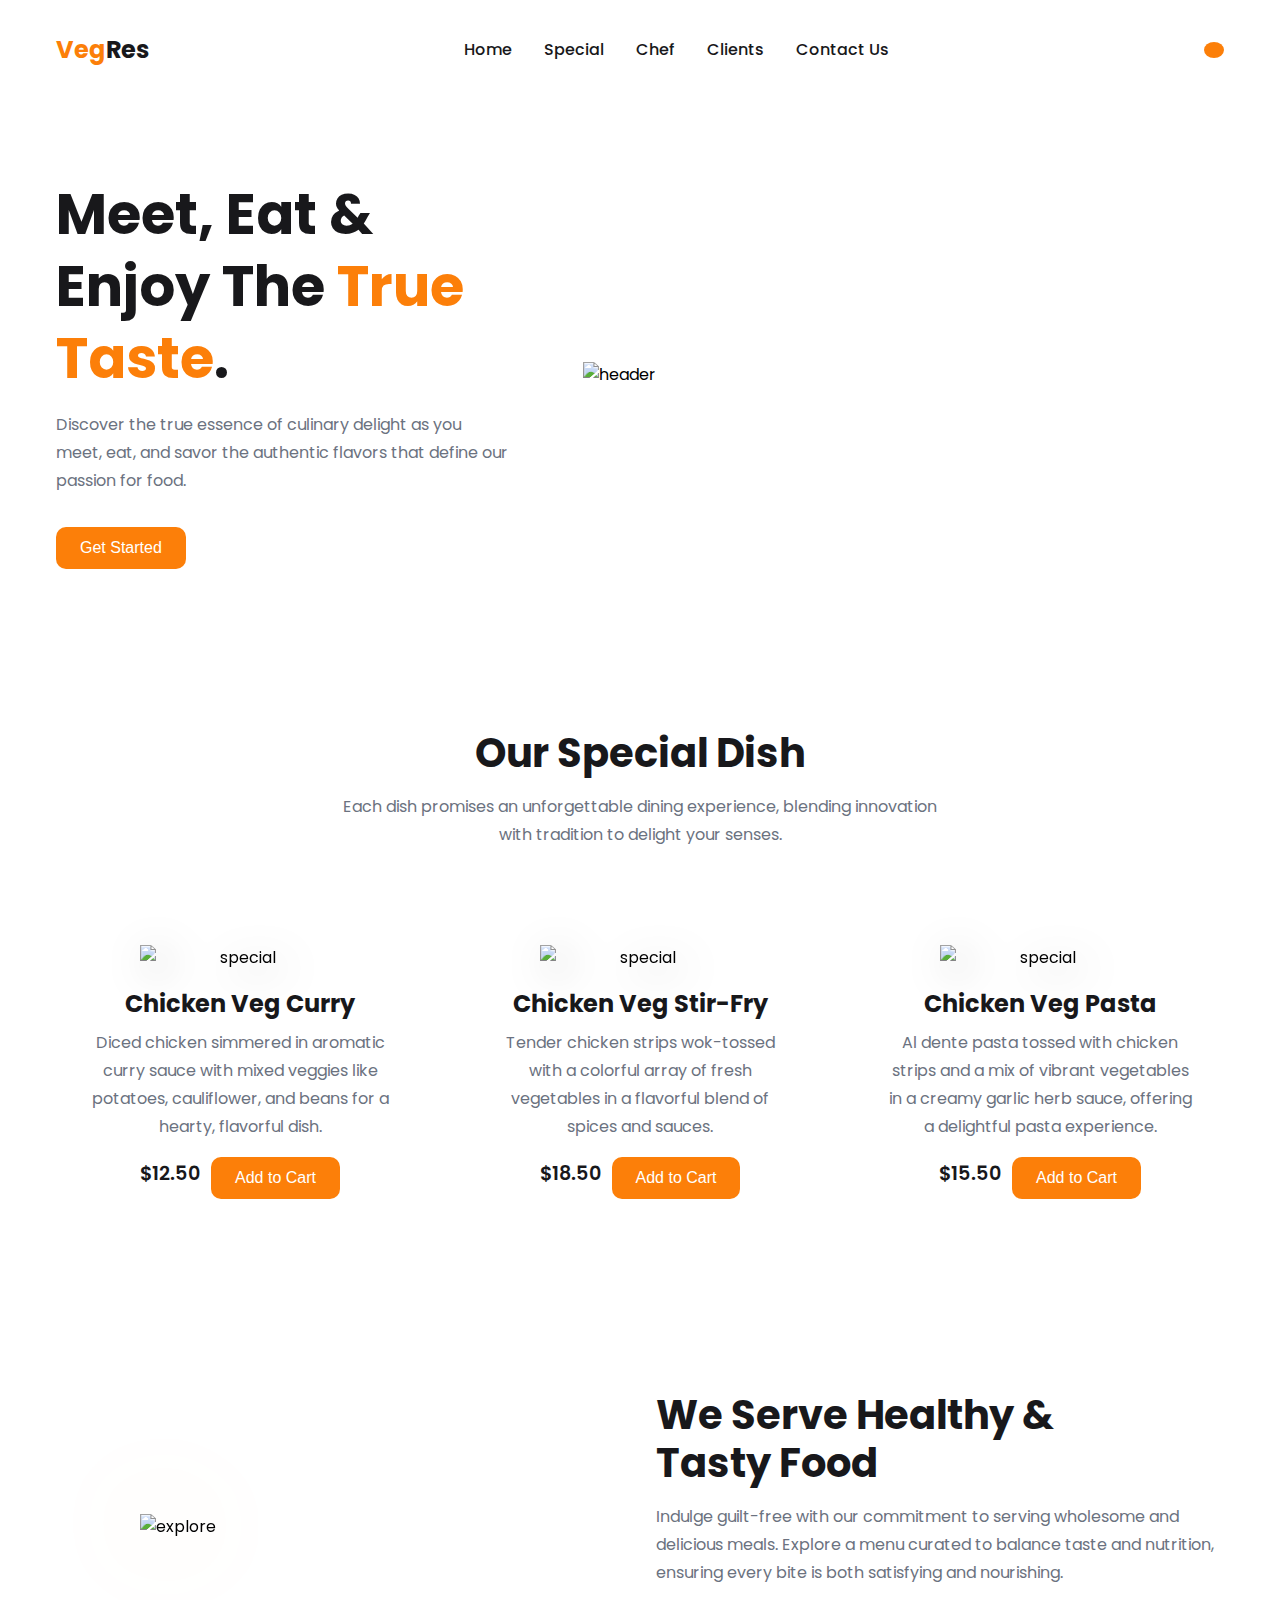
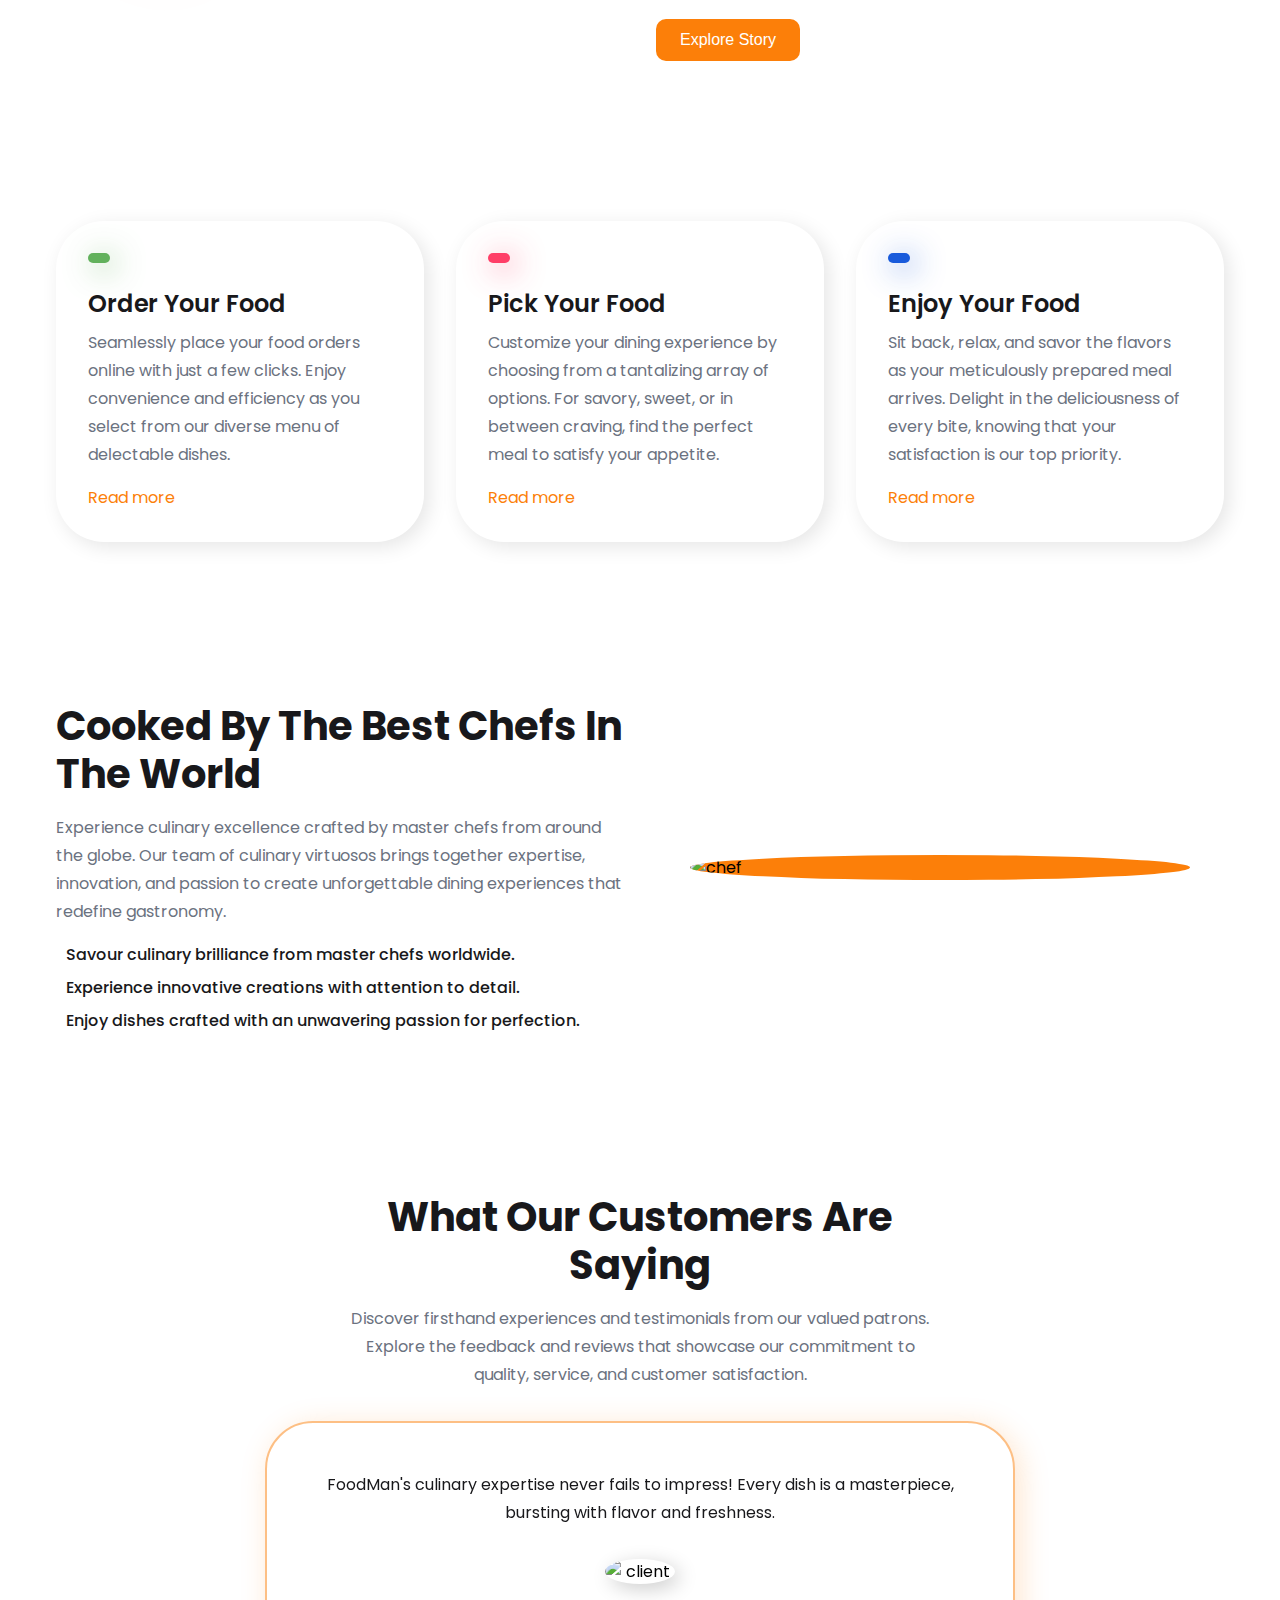
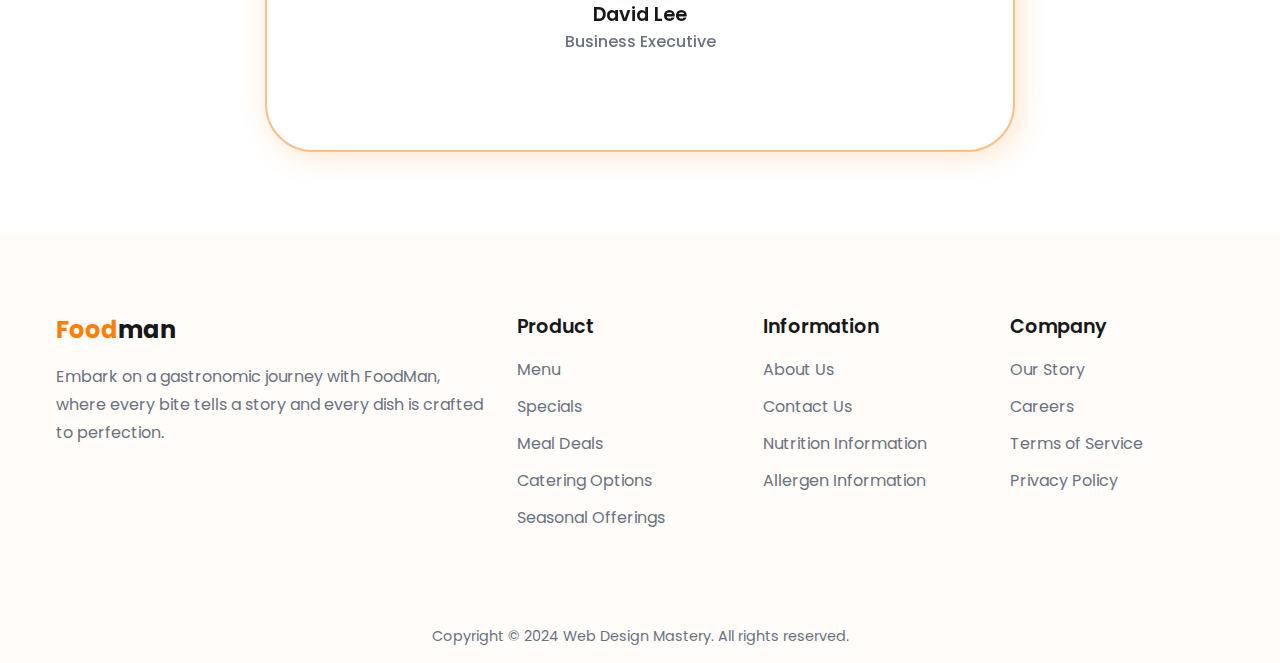
==== index.html @ b0d74e70 "Initial commit" ====
<!DOCTYPE html>
<html lang="en">
  <head>
    <meta charset="UTF-8" />
    <meta name="viewport" content="width=device-width, initial-scale=1.0" />
    <link
      href="https://cdn.jsdelivr.net/npm/remixicon@4.1.0/fonts/remixicon.css"
      rel="stylesheet"
    />
    <link
      rel="stylesheet"
      href="https://cdn.jsdelivr.net/npm/swiper@11/swiper-bundle.min.css"
    />
    <link rel="stylesheet" href="style.css" />
    <title>Web Design Mastery | Foodman</title>
  </head>
  <body>
    <nav>
      <div class="nav__header">
        <div class="logo nav__logo">
          <a href="#">Veg<span>Res</span></a>
        </div>
        <div class="nav__menu__btn" id="menu-btn">
          <span><i class="ri-menu-line"></i></span>
        </div>
      </div>
      <ul class="nav__links" id="nav-links">
        <li><a href="#home">Home</a></li>
        <li><a href="#special">Special</a></li>
        <li><a href="#chef">Chef</a></li>
        <li><a href="#client">Clients</a></li>
        <li><a href="#contact">Contact Us</a></li>
      </ul>
      <div class="nav__btn">
        <button class="btn"><i class="ri-shopping-bag-fill"></i></button>
      </div>
    </nav>
    <header class="section__container header__container" id="home">
      <div class="header__image">
        <img src="assets/header.png" alt="header" />
      </div>
      <div class="header__content">
        <h1>Meet, Eat & Enjoy The <span>True Taste</span>.</h1>
        <p class="section__description">
          Discover the true essence of culinary delight as you meet, eat, and
          savor the authentic flavors that define our passion for food.
        </p>
        <div class="header__btn">
          <button class="btn">Get Started</button>
        </div>
      </div>
    </header>

    <section class="section__container special__container" id="special">
      <h2 class="section__header">Our Special Dish</h2>
      <p class="section__description">
        Each dish promises an unforgettable dining experience, blending
        innovation with tradition to delight your senses.
      </p>
      <div class="special__grid">
        <div class="special__card">
          <img src="assets/special-1.png" alt="special" />
          <h4>Chicken Veg Curry</h4>
          <p>
            Diced chicken simmered in aromatic curry sauce with mixed veggies
            like potatoes, cauliflower, and beans for a hearty, flavorful dish.
          </p>
          <div class="special__ratings">
            <span><i class="ri-star-fill"></i></span>
            <span><i class="ri-star-fill"></i></span>
            <span><i class="ri-star-fill"></i></span>
            <span><i class="ri-star-fill"></i></span>
            <span><i class="ri-star-fill"></i></span>
          </div>
          <div class="special__footer">
            <p class="price">$12.50</p>
            <button class="btn">Add to Cart</button>
          </div>
        </div>
        <div class="special__card">
          <img src="assets/special-2.png" alt="special" />
          <h4>Chicken Veg Stir-Fry</h4>
          <p>
            Tender chicken strips wok-tossed with a colorful array of fresh
            vegetables in a flavorful blend of spices and sauces.
          </p>
          <div class="special__ratings">
            <span><i class="ri-star-fill"></i></span>
            <span><i class="ri-star-fill"></i></span>
            <span><i class="ri-star-fill"></i></span>
            <span><i class="ri-star-fill"></i></span>
            <span><i class="ri-star-fill"></i></span>
          </div>
          <div class="special__footer">
            <p class="price">$18.50</p>
            <button class="btn">Add to Cart</button>
          </div>
        </div>
        <div class="special__card">
          <img src="assets/special-3.png" alt="special" />
          <h4>Chicken Veg Pasta</h4>
          <p>
            Al dente pasta tossed with chicken strips and a mix of vibrant
            vegetables in a creamy garlic herb sauce, offering a delightful
            pasta experience.
          </p>
          <div class="special__ratings">
            <span><i class="ri-star-fill"></i></span>
            <span><i class="ri-star-fill"></i></span>
            <span><i class="ri-star-fill"></i></span>
            <span><i class="ri-star-fill"></i></span>
            <span><i class="ri-star-fill"></i></span>
          </div>
          <div class="special__footer">
            <p class="price">$15.50</p>
            <button class="btn">Add to Cart</button>
          </div>
        </div>
      </div>
    </section>

    <section class="section__container explore__container">
      <div class="explore__image">
        <img src="assets/explore.png" alt="explore" />
      </div>
      <div class="explore__content">
        <h1 class="section__header">We Serve Healthy & Tasty Food</h1>
        <p class="section__description">
          Indulge guilt-free with our commitment to serving wholesome and
          delicious meals. Explore a menu curated to balance taste and
          nutrition, ensuring every bite is both satisfying and nourishing.
        </p>
        <div class="explore__btn">
          <button class="btn">
            Explore Story <span><i class="ri-arrow-right-line"></i></span>
          </button>
        </div>
      </div>
    </section>

    <section class="section__container banner__container">
      <div class="banner__card">
        <span class="banner__icon"><i class="ri-bowl-fill"></i></span>
        <h4>Order Your Food</h4>
        <p>
          Seamlessly place your food orders online with just a few clicks. Enjoy
          convenience and efficiency as you select from our diverse menu of
          delectable dishes.
        </p>
        <a href="#">
          Read more
          <span><i class="ri-arrow-right-line"></i></span>
        </a>
      </div>
      <div class="banner__card">
        <span class="banner__icon"><i class="ri-truck-fill"></i></span>
        <h4>Pick Your Food</h4>
        <p>
          Customize your dining experience by choosing from a tantalizing array
          of options. For savory, sweet, or in between craving, find the perfect
          meal to satisfy your appetite.
        </p>
        <a href="#">
          Read more
          <span><i class="ri-arrow-right-line"></i></span>
        </a>
      </div>
      <div class="banner__card">
        <span class="banner__icon"><i class="ri-star-smile-fill"></i></span>
        <h4>Enjoy Your Food</h4>
        <p>
          Sit back, relax, and savor the flavors as your meticulously prepared
          meal arrives. Delight in the deliciousness of every bite, knowing that
          your satisfaction is our top priority.
        </p>
        <a href="#">
          Read more
          <span><i class="ri-arrow-right-line"></i></span>
        </a>
      </div>
    </section>

    <section class="chef" id="chef">
      <img src="assets/topping.png" alt="topping" class="chef__bg" />
      <div class="section__container chef__container">
        <div class="chef__image">
          <img src="assets/chef.png" alt="chef" />
        </div>
        <div class="chef__content">
          <h2 class="section__header">Cooked By The Best Chefs In The World</h2>
          <p class="section__description">
            Experience culinary excellence crafted by master chefs from around
            the globe. Our team of culinary virtuosos brings together expertise,
            innovation, and passion to create unforgettable dining experiences
            that redefine gastronomy.
          </p>
          <ul class="chef__list">
            <li>
              <span><i class="ri-checkbox-fill"></i></span>
              Savour culinary brilliance from master chefs worldwide.
            </li>
            <li>
              <span><i class="ri-checkbox-fill"></i></span>
              Experience innovative creations with attention to detail.
            </li>
            <li>
              <span><i class="ri-checkbox-fill"></i></span>
              Enjoy dishes crafted with an unwavering passion for perfection.
            </li>
          </ul>
        </div>
      </div>
    </section>

    <section class="section__container client__container" id="client">
      <h2 class="section__header">What Our Customers Are Saying</h2>
      <p class="section__description">
        Discover firsthand experiences and testimonials from our valued patrons.
        Explore the feedback and reviews that showcase our commitment to
        quality, service, and customer satisfaction.
      </p>
      <div class="client__swiper">
        <!-- Slider main container -->
        <div class="swiper">
          <!-- Additional required wrapper -->
          <div class="swiper-wrapper">
            <!-- Slides -->
            <div class="swiper-slide">
              <div class="client__card">
                <p>
                  FoodMan's culinary expertise never fails to impress! Every
                  dish is a masterpiece, bursting with flavor and freshness.
                </p>
                <img src="assets/client-1.jpg" alt="client" />
                <h4>David Lee</h4>
                <h5>Business Executive</h5>
              </div>
            </div>
            <div class="swiper-slide">
              <div class="client__card">
                <p>
                  I always turn to FoodMan for a quick and delicious meal. Their
                  efficient service and mouthwatering options never disappoint!
                </p>
                <img src="assets/client-2.jpg" alt="client" />
                <h4>Emily Johnson</h4>
                <h5>Food Blogger</h5>
              </div>
            </div>
            <div class="swiper-slide">
              <div class="client__card">
                <p>
                  FoodMan has become my go-to for all my catering needs. Their
                  attention to detail and exceptional customer service make
                  every event a success.
                </p>
                <img src="assets/client-3.jpg" alt="client" />
                <h4>Michael Thompson</h4>
                <h5>Event Planner</h5>
              </div>
            </div>
          </div>
          <!-- If we need pagination -->
          <div class="swiper-pagination"></div>
        </div>
      </div>
    </section>

    <footer class="footer" id="contact">
      <div class="section__container footer__container">
        <div class="footer__col">
          <div class="logo footer__logo">
            <a href="#">Food<span>man</span></a>
          </div>
          <p class="section__description">
            Embark on a gastronomic journey with FoodMan, where every bite tells
            a story and every dish is crafted to perfection.
          </p>
        </div>
        <div class="footer__col">
          <h4>Product</h4>
          <ul class="footer__links">
            <li><a href="#">Menu</a></li>
            <li><a href="#">Specials</a></li>
            <li><a href="#">Meal Deals</a></li>
            <li><a href="#">Catering Options</a></li>
            <li><a href="#">Seasonal Offerings</a></li>
          </ul>
        </div>
        <div class="footer__col">
          <h4>Information</h4>
          <ul class="footer__links">
            <li><a href="#">About Us</a></li>
            <li><a href="#">Contact Us</a></li>
            <li><a href="#">Nutrition Information</a></li>
            <li><a href="#">Allergen Information</a></li>
          </ul>
        </div>
        <div class="footer__col">
          <h4>Company</h4>
          <ul class="footer__links">
            <li><a href="#">Our Story</a></li>
            <li><a href="#">Careers</a></li>
            <li><a href="#">Terms of Service</a></li>
            <li><a href="#">Privacy Policy</a></li>
          </ul>
        </div>
      </div>
      <div class="footer__bar">
        Copyright © 2024 Web Design Mastery. All rights reserved.
      </div>
    </footer>

    <script src="https://unpkg.com/scrollreveal"></script>
    <script src="https://cdn.jsdelivr.net/npm/swiper@11/swiper-bundle.min.js"></script>
    <script src="main.js"></script>
  </body>
</html>
---- style.css ----
@import url("https://fonts.googleapis.com/css2?family=Poppins:wght@400;500;600;700&display=swap");

:root {
  --primary-color: #fc7f09;
  --primary-color-light: #fffcfa;
  --primary-color-dark: #db6e09;
  --text-dark: #18181b;
  --text-light: #6b7280;
  --white: #ffffff;
  --max-width: 1200px;
}

* {
  margin: 0;
  padding: 0;
  box-sizing: border-box;
}

.section__container {
  max-width: var(--max-width);
  margin: auto;
  padding: 5rem 1rem;
}

.section__header {
  margin-bottom: 1rem;
  font-size: 2.5rem;
  font-weight: 700;
  line-height: 3rem;
  color: var(--text-dark);
  text-align: center;
}

.section__description {
  color: var(--text-light);
  line-height: 1.75rem;
  text-align: center;
}

.btn {
  padding: 0.75rem 1.5rem;
  outline: none;
  border: none;
  white-space: nowrap;
  font-size: 1rem;
  color: var(--white);
  background-color: var(--primary-color);
  border-radius: 10px;
  transition: 0.3s;
  cursor: pointer;
}

.btn:hover {
  background-color: var(--primary-color-dark);
}

.logo a {
  font-size: 1.5rem;
  font-weight: 700;
  color: var(--primary-color);
}

.logo a span {
  color: var(--text-dark);
}

img {
  display: flex;
  width: 100%;
}

a {
  text-decoration: none;
  transition: 0.3s;
}

ul {
  list-style: none;
}

html,
body {
  scroll-behavior: smooth;
}

body {
  font-family: "Poppins", sans-serif;
}

nav {
  position: fixed;
  isolation: isolate;
  width: 100%;
  z-index: 9;
}

.nav__header {
  width: 100%;
  padding: 1rem;
  display: flex;
  align-items: center;
  justify-content: space-between;
  background-color: var(--primary-color);
}

.nav__logo a {
  color: var(--white);
}

.nav__menu__btn {
  font-size: 1.5rem;
  color: var(--white);
  cursor: pointer;
}

.nav__links {
  position: absolute;
  top: 68px;
  left: 0;
  width: 100%;
  padding: 2rem;
  list-style: none;
  display: flex;
  align-items: center;
  justify-content: center;
  flex-direction: column;
  gap: 2rem;
  background-color: var(--primary-color-light);
  transition: 0.5s;
  z-index: -1;
  transform: translateY(-100%);
}

.nav__links.open {
  transform: translateY(0);
}

.nav__links a {
  font-weight: 500;
  color: var(--primary-color);
}

.nav__links a:hover {
  color: var(--text-dark);
}

.nav__btn {
  display: none;
}

.header__container {
  display: grid;
  gap: 2rem;
  overflow: hidden;
}

.header__image img {
  max-width: 600px;
  margin-inline: auto;
}

.header__content h1 {
  margin-bottom: 1rem;
  font-size: 3.5rem;
  font-weight: 700;
  line-height: 4.5rem;
  color: var(--text-dark);
  text-align: center;
}

.header__content h1 span {
  color: var(--primary-color);
}

.header__content .section__description {
  margin-bottom: 2rem;
}

.header__btn {
  text-align: center;
}

.special__container :is(.section__header, .section__description) {
  max-width: 600px;
  margin-inline: auto;
}

.special__grid {
  margin-top: 4rem;
  display: grid;
  gap: 1rem;
}

.special__card {
  padding: 1rem;
  text-align: center;
  border-radius: 2rem;
  transition: 0.3s;
}

.special__card:hover {
  box-shadow: 10px 10px 40px rgba(0, 0, 0, 0.1);
}

.special__card img {
  max-width: 200px;
  margin-inline: auto;
  margin-bottom: 1rem;
  filter: drop-shadow(10px 10px 20px rgba(0, 0, 0, 0.3));
}

.special__card h4 {
  margin-bottom: 0.5rem;
  font-size: 1.5rem;
  font-weight: 700;
  color: var(--text-dark);
}

.special__card p {
  margin-bottom: 0.5rem;
  color: var(--text-light);
  line-height: 1.75rem;
}

.special__ratings {
  margin-bottom: 1rem;
  font-size: 1rem;
  color: goldenrod;
}

.special__footer {
  display: flex;
  align-items: center;
  justify-content: center;
  gap: 10px;
}

.special__footer .price {
  font-size: 1.2rem;
  font-weight: 600;
  color: var(--text-dark);
}

.explore__container {
  display: grid;
  gap: 2rem;
  overflow: hidden;
}

.explore__image img {
  max-width: 400px;
  margin-inline: auto;
  filter: drop-shadow(0 0 50px rgba(252, 127, 9, 0.4));
}

.explore__content .section__description {
  margin-bottom: 2rem;
}

.explore__btn {
  text-align: center;
}

.banner__container {
  display: grid;
  gap: 1rem;
}

.banner__card {
  padding: 2rem;
  box-shadow: 5px 5px 20px rgba(0, 0, 0, 0.1);
  border-radius: 3rem;
  transition: 0.3s;
}

.banner__card:hover {
  box-shadow: 10px 10px 40px rgba(0, 0, 0, 0.1);
}

.banner__card .banner__icon {
  display: inline-block;
  margin-bottom: 1rem;
  padding: 5px 11px;
  font-size: 2rem;
  color: var(--white);
  border-radius: 1rem;
}

.banner__card:nth-child(1) .banner__icon {
  background-color: #62b15c;
  box-shadow: 5px 5px 30px #62b15cd0;
}

.banner__card:nth-child(2) .banner__icon {
  background-color: #ff3e67;
  box-shadow: 5px 5px 30px #ff3e67d0;
}

.banner__card:nth-child(3) .banner__icon {
  background-color: #185adb;
  box-shadow: 5px 5px 30px #185adbd0;
}

.banner__card h4 {
  margin-bottom: 0.5rem;
  font-size: 1.5rem;
  font-weight: 600;
  color: var(--text-dark);
}

.banner__card p {
  margin-bottom: 1rem;
  color: var(--text-light);
  line-height: 1.75rem;
}

.banner__card a {
  display: flex;
  align-items: center;
  gap: 10px;
  font-size: 500;
  color: var(--primary-color);
}

.banner__card a span {
  font-size: 1.25rem;
  transition: 0.3s;
}

.banner__card a:hover span {
  transform: translateX(10px);
}

.chef {
  position: relative;
  isolation: isolate;
  overflow: hidden;
}

.chef__bg {
  position: absolute;
  z-index: -1;
  max-width: 275px;
  left: -4rem;
  bottom: -2rem;
}

.chef__container {
  padding-bottom: 10rem;
  display: grid;
  gap: 2rem;
}

.chef__content .section__description {
  margin-bottom: 1rem;
}

.chef__image {
  position: relative;
  isolation: isolate;
}

.chef__image img {
  max-width: 500px;
  border-radius: 100%;
  margin-inline: auto;
}

.chef__image::after {
  position: absolute;
  content: "";
  bottom: 0;
  left: 50%;
  transform: translateX(-50%);
  height: 100%;
  width: 100%;
  max-width: 500px;
  background-color: var(--primary-color);
  border-radius: 100%;
  z-index: -1;
}

.chef__list {
  display: grid;
  gap: 0.5rem;
}

.chef__list li {
  display: flex;
  align-items: center;
  justify-content: center;
  gap: 10px;
  font-weight: 500;
  color: var(--text-dark);
}

.chef__list li span {
  font-size: 1.5rem;
}

.chef__list li:nth-child(1) span {
  color: #62b15c;
}
.chef__list li:nth-child(2) span {
  color: #ff3e67;
}
.chef__list li:nth-child(3) span {
  color: #185adb;
}

.client__container {
  padding-top: 0;
}

.client__container :is(.section__header, .section__description) {
  max-width: 600px;
  margin-inline: auto;
  text-align: center;
}

.client__swiper {
  margin-top: 2rem;
  max-width: 750px;
  margin-inline: auto;
  padding: 3rem 1rem;
  overflow: hidden;
  border: 2px solid rgba(252, 127, 9, 0.5);
  box-shadow: 5px 5px 30px rgba(252, 127, 9, 0.2);
  border-radius: 3rem;
}

.swiper {
  padding-bottom: 3rem;
  width: 100%;
}

.client__card {
  text-align: center;
}

.client__card p {
  margin-bottom: 2rem;
  color: var(--text-dark);
  line-height: 1.75rem;
}

.client__card img {
  margin-bottom: 1rem;
  max-width: 70px;
  margin-inline: auto;
  border-radius: 100%;
  box-shadow: 5px 5px 20px rgba(0, 0, 0, 0.2);
}

.client__card h4 {
  font-size: 1.2rem;
  font-weight: 600;
  color: var(--text-dark);
}

.client__card h5 {
  font-size: 1rem;
  font-weight: 500;
  color: var(--text-light);
}

.swiper-pagination-bullet-active {
  background-color: var(--primary-color);
}

.footer {
  background-color: var(--primary-color-light);
}

.footer__container {
  display: grid;
  gap: 4rem 2rem;
}

.footer__logo {
  margin-bottom: 1rem;
}

.footer__col .section__description {
  text-align: left;
}

.footer__col h4 {
  margin-bottom: 1rem;
  font-size: 1.2rem;
  font-weight: 600;
  color: var(--text-dark);
}

.footer__links {
  display: grid;
  gap: 0.75rem;
}

.footer__links a {
  color: var(--text-light);
}

.footer__links a:hover {
  color: var(--primary-color);
}

.footer__bar {
  padding: 1rem;
  font-size: 0.9rem;
  color: var(--text-light);
  text-align: center;
}

@media (width > 540px) {
  .special__grid {
    grid-template-columns: repeat(2, 1fr);
  }

  .banner__container {
    grid-template-columns: repeat(2, 1fr);
  }

  .footer__container {
    grid-template-columns: 3fr 2fr;
  }
}

@media (width > 768px) {
  nav {
    position: static;
    padding: 2rem 1rem;
    max-width: var(--max-width);
    margin-inline: auto;
    display: flex;
    align-items: center;
    justify-content: space-between;
    gap: 2rem;
  }

  .nav__header {
    flex: 1;
    padding: 0;
    background-color: transparent;
  }

  .nav__logo a {
    color: var(--primary-color);
  }

  .nav__menu__btn {
    display: none;
  }

  .nav__links {
    position: static;
    padding: 0;
    flex-direction: row;
    background-color: transparent;
    transform: none;
  }

  .nav__links a {
    color: var(--text-dark);
  }

  .nav__links a:hover {
    color: var(--primary-color);
  }

  .nav__btn {
    display: flex;
    flex: 1;
  }

  .nav__btn .btn {
    padding: 8px 10px;
    font-size: 1.5rem;
    border-radius: 100%;
  }

  .header__container {
    grid-template-columns: 2fr 3fr;
    align-items: center;
  }

  .header__content h1,
  .header__content .section__description,
  .header__btn {
    text-align: left;
  }

  .header__image {
    grid-area: 1/2/2/3;
  }

  .special__grid {
    grid-template-columns: repeat(3, 1fr);
  }

  .explore__container {
    grid-template-columns: repeat(2, 1fr);
    align-items: center;
  }

  .explore__content .section__header {
    max-width: 500px;
  }

  .explore__content :is(.section__header, .section__description),
  .explore__btn {
    text-align: left;
  }

  .banner__container {
    grid-template-columns: repeat(3, 1fr);
  }

  .chef__bg {
    max-width: 300px;
  }

  .chef__container {
    grid-template-columns: repeat(2, 1fr);
    align-items: center;
  }

  .chef__image {
    grid-area: 1/2/2/3;
  }

  .chef__content :is(.section__header, .section__description) {
    text-align: left;
  }

  .chef__list li {
    justify-content: flex-start;
  }

  .client__swiper {
    padding: 3rem 2rem;
  }

  .footer__container {
    grid-template-columns: 2fr repeat(3, 1fr);
  }
}

@media (width > 1024px) {
  .special__grid {
    gap: 2rem;
  }

  .special__card {
    padding: 2rem;
    border-radius: 3rem;
  }

  .banner__container {
    gap: 2rem;
  }

  .chef__bg {
    max-width: 375px;
  }
}
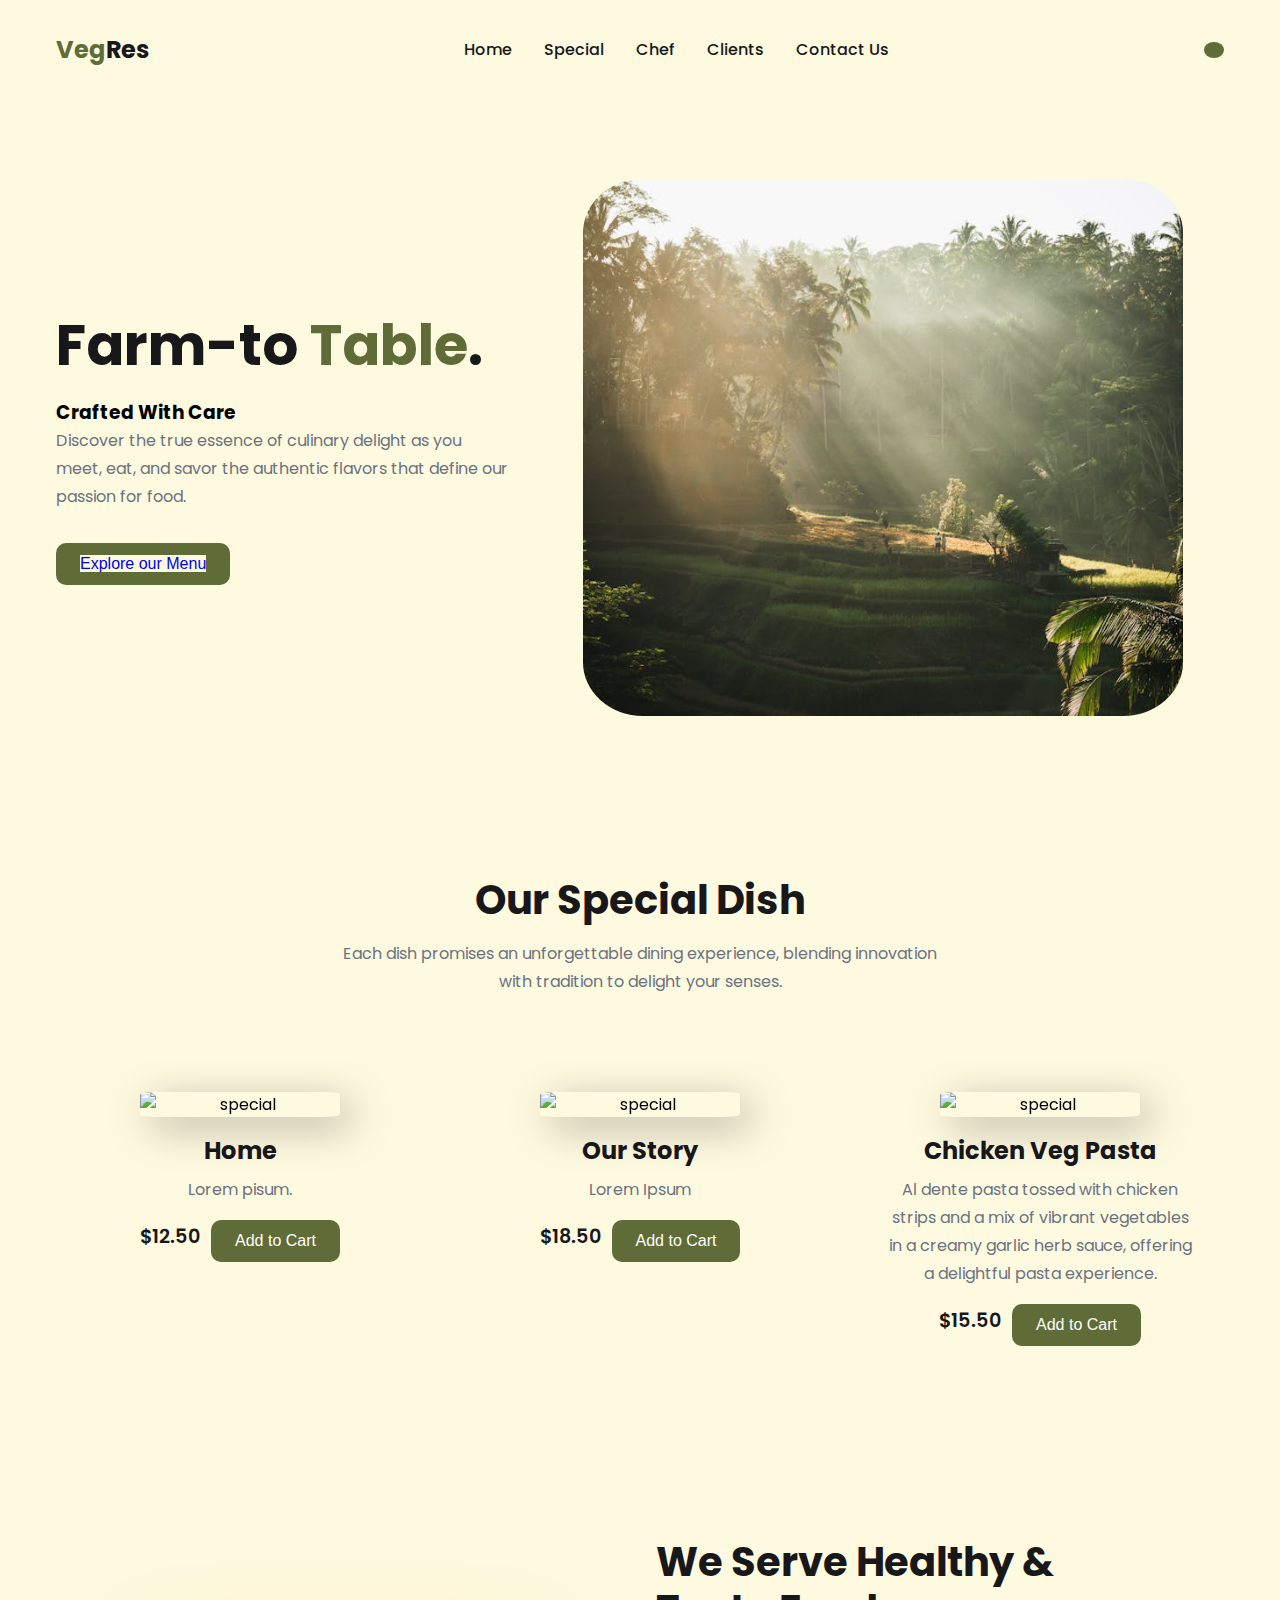
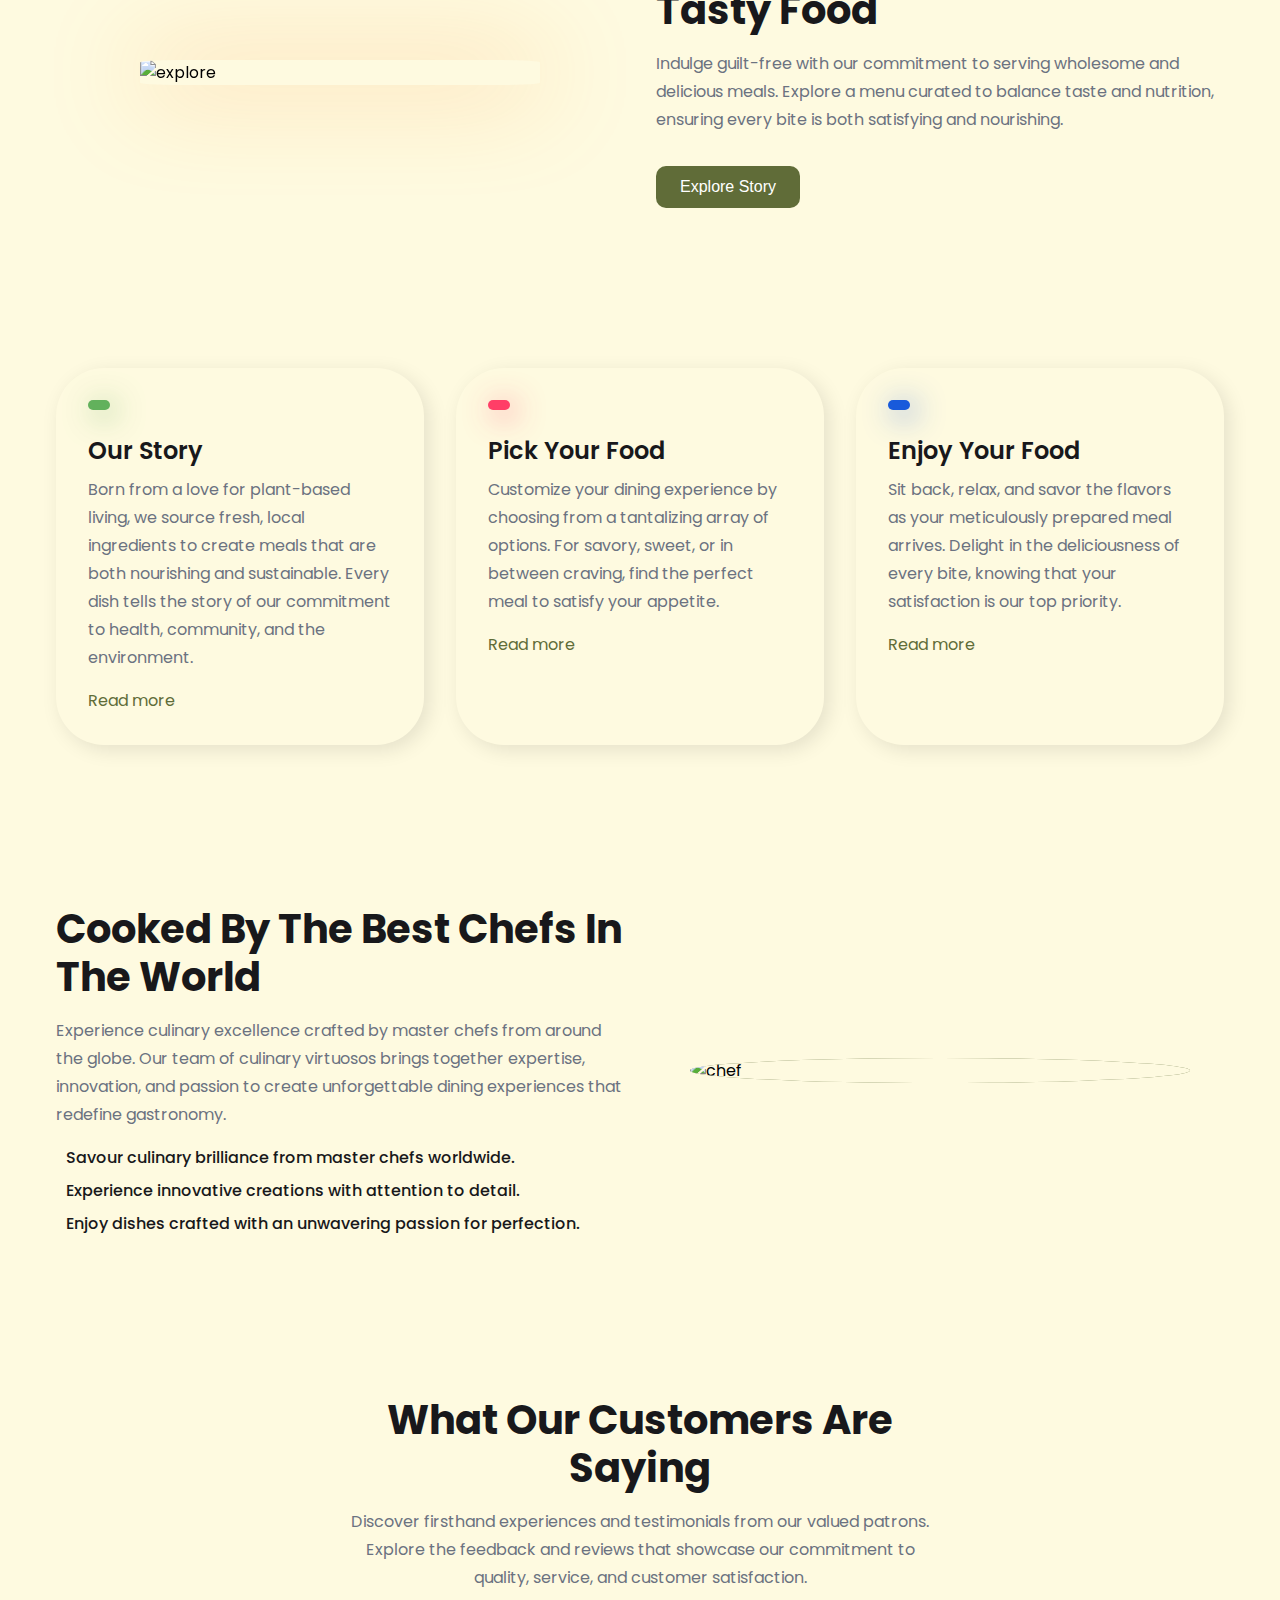
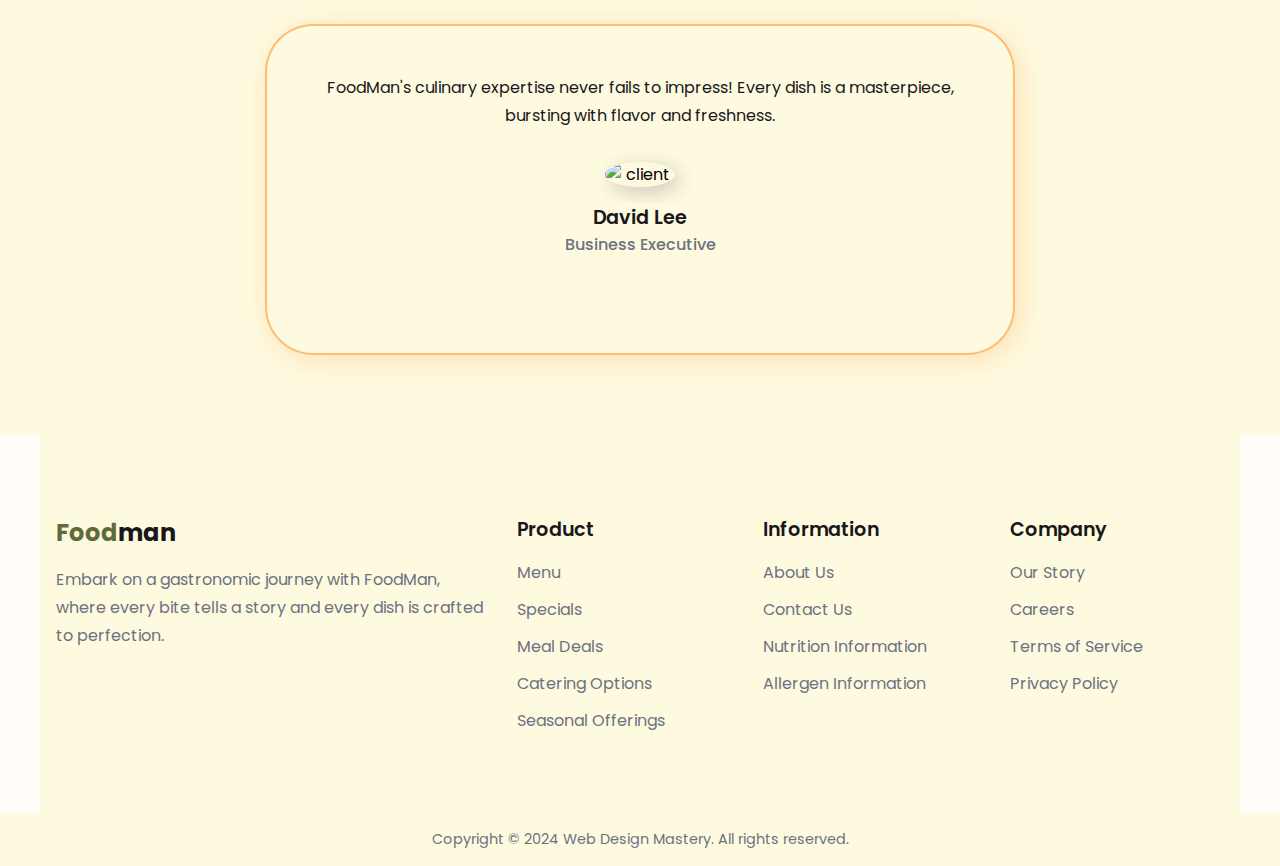
==== commit 4234916d: "Updated the home page, added menu page and some css" ====
--- a/index.html
+++ b/index.html
@@ -1,318 +1,313 @@
 <!DOCTYPE html>
 <html lang="en">
-  <head>
-    <meta charset="UTF-8" />
-    <meta name="viewport" content="width=device-width, initial-scale=1.0" />
-    <link
-      href="https://cdn.jsdelivr.net/npm/remixicon@4.1.0/fonts/remixicon.css"
-      rel="stylesheet"
-    />
-    <link
-      rel="stylesheet"
-      href="https://cdn.jsdelivr.net/npm/swiper@11/swiper-bundle.min.css"
-    />
-    <link rel="stylesheet" href="style.css" />
-    <title>Web Design Mastery | Foodman</title>
-  </head>
-  <body>
-    <nav>
-      <div class="nav__header">
-        <div class="logo nav__logo">
-          <a href="#">Veg<span>Res</span></a>
-        </div>
-        <div class="nav__menu__btn" id="menu-btn">
-          <span><i class="ri-menu-line"></i></span>
-        </div>
-      </div>
-      <ul class="nav__links" id="nav-links">
-        <li><a href="#home">Home</a></li>
-        <li><a href="#special">Special</a></li>
-        <li><a href="#chef">Chef</a></li>
-        <li><a href="#client">Clients</a></li>
-        <li><a href="#contact">Contact Us</a></li>
-      </ul>
-      <div class="nav__btn">
-        <button class="btn"><i class="ri-shopping-bag-fill"></i></button>
-      </div>
-    </nav>
-    <header class="section__container header__container" id="home">
-      <div class="header__image">
-        <img src="assets/header.png" alt="header" />
-      </div>
-      <div class="header__content">
-        <h1>Meet, Eat & Enjoy The <span>True Taste</span>.</h1>
+
+<head>
+  <meta charset="UTF-8" />
+  <meta name="viewport" content="width=device-width, initial-scale=1.0" />
+  <link href="https://cdn.jsdelivr.net/npm/remixicon@4.1.0/fonts/remixicon.css" rel="stylesheet" />
+  <link rel="stylesheet" href="https://cdn.jsdelivr.net/npm/swiper@11/swiper-bundle.min.css" />
+  <link rel="stylesheet" href="style.css" />
+  <title>VegRes</title>
+</head>
+
+<body>
+  <nav>
+    <div class="nav__header">
+      <div class="logo nav__logo">
+        <a href="#">Veg<span>Res</span></a>
+      </div>
+      <div class="nav__menu__btn" id="menu-btn">
+        <span><i class="ri-menu-line"></i></span>
+      </div>
+    </div>
+    <ul class="nav__links" id="nav-links">
+      <li><a href="#home">Home</a></li>
+      <li><a href="#special">Special</a></li>
+      <li><a href="#chef">Chef</a></li>
+      <li><a href="#client">Clients</a></li>
+      <li><a href="#contact">Contact Us</a></li>
+    </ul>
+    <div class="nav__btn">
+      <button class="btn"><i class="ri-shopping-bag-fill"></i></button>
+    </div>
+  </nav>
+  <header class="section__container header__container" id="home">
+    <div class="header__image">
+      <img src="assets/menufarm.jpg" alt="header" />
+    </div>
+    <div class="header__content">
+      <h1>Farm-to <span>Table</span>.</h1>
+      <h3>Crafted With Care</h3>
+      <p class="section__description">
+        Discover the true essence of culinary delight as you meet, eat, and
+        savor the authentic flavors that define our passion for food.
+      </p>
+      <div class="header__btn">
+        
+        <button class="btn"><a href="menu.html"> Explore our Menu</a></button>
+      </div>
+    </div>
+  </header>
+
+  <section class="section__container special__container" id="special">
+    <h2 class="section__header">Our Special Dish</h2>
+    <p class="section__description">
+      Each dish promises an unforgettable dining experience, blending
+      innovation with tradition to delight your senses.
+    </p>
+    <div class="special__grid">
+      <div class="special__card">
+        <img src="assets/special-1.png" alt="special" />
+        <h4>Home</h4>
+        <p>
+          Lorem pisum.
+        </p>
+        <div class="special__ratings">
+          <span><i class="ri-star-fill"></i></span>
+          <span><i class="ri-star-fill"></i></span>
+          <span><i class="ri-star-fill"></i></span>
+          <span><i class="ri-star-fill"></i></span>
+          <span><i class="ri-star-fill"></i></span>
+        </div>
+        <div class="special__footer">
+          <p class="price">$12.50</p>
+          <button class="btn">Add to Cart</button>
+        </div>
+      </div>
+      <div class="special__card">
+        <img src="assets/special-2.png" alt="special" />
+        <h4>Our Story</h4>
+        <p>
+          Lorem Ipsum
+        </p>
+        <div class="special__ratings">
+          <span><i class="ri-star-fill"></i></span>
+          <span><i class="ri-star-fill"></i></span>
+          <span><i class="ri-star-fill"></i></span>
+          <span><i class="ri-star-fill"></i></span>
+          <span><i class="ri-star-fill"></i></span>
+        </div>
+        <div class="special__footer">
+          <p class="price">$18.50</p>
+          <button class="btn">Add to Cart</button>
+        </div>
+      </div>
+      <div class="special__card">
+        <img src="assets/special-3.png" alt="special" />
+        <h4>Chicken Veg Pasta</h4>
+        <p>
+          Al dente pasta tossed with chicken strips and a mix of vibrant
+          vegetables in a creamy garlic herb sauce, offering a delightful
+          pasta experience.
+        </p>
+        <div class="special__ratings">
+          <span><i class="ri-star-fill"></i></span>
+          <span><i class="ri-star-fill"></i></span>
+          <span><i class="ri-star-fill"></i></span>
+          <span><i class="ri-star-fill"></i></span>
+          <span><i class="ri-star-fill"></i></span>
+        </div>
+        <div class="special__footer">
+          <p class="price">$15.50</p>
+          <button class="btn">Add to Cart</button>
+        </div>
+      </div>
+    </div>
+  </section>
+
+  <section class="section__container explore__container">
+    <div class="explore__image">
+      <img src="assets/explore.png" alt="explore" />
+    </div>
+    <div class="explore__content">
+      <h1 class="section__header">We Serve Healthy & Tasty Food</h1>
+      <p class="section__description">
+        Indulge guilt-free with our commitment to serving wholesome and
+        delicious meals. Explore a menu curated to balance taste and
+        nutrition, ensuring every bite is both satisfying and nourishing.
+      </p>
+      <div class="explore__btn">
+        <button class="btn">
+          Explore Story <span><i class="ri-arrow-right-line"></i></span>
+        </button>
+      </div>
+    </div>
+  </section>
+
+  <section class="section__container banner__container">
+    <div class="banner__card">
+      <span class="banner__icon"><i class="ri-bowl-fill"></i></span>
+      <h4>Our Story</h4>
+      <p>
+        Born from a love for plant-based living, we source fresh, local ingredients to create meals that are both nourishing and sustainable. Every dish tells the story of our commitment to health, community, and the environment.
+      </p>
+      <a href="#">
+        Read more
+        <span><i class="ri-arrow-right-line"></i></span>
+      </a>
+    </div>
+    <div class="banner__card">
+      <span class="banner__icon"><i class="ri-truck-fill"></i></span>
+      <h4>Pick Your Food</h4>
+      <p>
+        Customize your dining experience by choosing from a tantalizing array
+        of options. For savory, sweet, or in between craving, find the perfect
+        meal to satisfy your appetite.
+      </p>
+      <a href="#">
+        Read more
+        <span><i class="ri-arrow-right-line"></i></span>
+      </a>
+    </div>
+    <div class="banner__card">
+      <span class="banner__icon"><i class="ri-star-smile-fill"></i></span>
+      <h4>Enjoy Your Food</h4>
+      <p>
+        Sit back, relax, and savor the flavors as your meticulously prepared
+        meal arrives. Delight in the deliciousness of every bite, knowing that
+        your satisfaction is our top priority.
+      </p>
+      <a href="#">
+        Read more
+        <span><i class="ri-arrow-right-line"></i></span>
+      </a>
+    </div>
+  </section>
+
+  <section class="chef" id="chef">
+    <img src="assets/topping.png" alt="topping" class="chef__bg" />
+    <div class="section__container chef__container">
+      <div class="chef__image">
+        <img src="assets/chef.png" alt="chef" />
+      </div>
+      <div class="chef__content">
+        <h2 class="section__header">Cooked By The Best Chefs In The World</h2>
         <p class="section__description">
-          Discover the true essence of culinary delight as you meet, eat, and
-          savor the authentic flavors that define our passion for food.
-        </p>
-        <div class="header__btn">
-          <button class="btn">Get Started</button>
-        </div>
-      </div>
-    </header>
-
-    <section class="section__container special__container" id="special">
-      <h2 class="section__header">Our Special Dish</h2>
-      <p class="section__description">
-        Each dish promises an unforgettable dining experience, blending
-        innovation with tradition to delight your senses.
-      </p>
-      <div class="special__grid">
-        <div class="special__card">
-          <img src="assets/special-1.png" alt="special" />
-          <h4>Chicken Veg Curry</h4>
-          <p>
-            Diced chicken simmered in aromatic curry sauce with mixed veggies
-            like potatoes, cauliflower, and beans for a hearty, flavorful dish.
-          </p>
-          <div class="special__ratings">
-            <span><i class="ri-star-fill"></i></span>
-            <span><i class="ri-star-fill"></i></span>
-            <span><i class="ri-star-fill"></i></span>
-            <span><i class="ri-star-fill"></i></span>
-            <span><i class="ri-star-fill"></i></span>
-          </div>
-          <div class="special__footer">
-            <p class="price">$12.50</p>
-            <button class="btn">Add to Cart</button>
-          </div>
-        </div>
-        <div class="special__card">
-          <img src="assets/special-2.png" alt="special" />
-          <h4>Chicken Veg Stir-Fry</h4>
-          <p>
-            Tender chicken strips wok-tossed with a colorful array of fresh
-            vegetables in a flavorful blend of spices and sauces.
-          </p>
-          <div class="special__ratings">
-            <span><i class="ri-star-fill"></i></span>
-            <span><i class="ri-star-fill"></i></span>
-            <span><i class="ri-star-fill"></i></span>
-            <span><i class="ri-star-fill"></i></span>
-            <span><i class="ri-star-fill"></i></span>
-          </div>
-          <div class="special__footer">
-            <p class="price">$18.50</p>
-            <button class="btn">Add to Cart</button>
-          </div>
-        </div>
-        <div class="special__card">
-          <img src="assets/special-3.png" alt="special" />
-          <h4>Chicken Veg Pasta</h4>
-          <p>
-            Al dente pasta tossed with chicken strips and a mix of vibrant
-            vegetables in a creamy garlic herb sauce, offering a delightful
-            pasta experience.
-          </p>
-          <div class="special__ratings">
-            <span><i class="ri-star-fill"></i></span>
-            <span><i class="ri-star-fill"></i></span>
-            <span><i class="ri-star-fill"></i></span>
-            <span><i class="ri-star-fill"></i></span>
-            <span><i class="ri-star-fill"></i></span>
-          </div>
-          <div class="special__footer">
-            <p class="price">$15.50</p>
-            <button class="btn">Add to Cart</button>
-          </div>
-        </div>
-      </div>
-    </section>
-
-    <section class="section__container explore__container">
-      <div class="explore__image">
-        <img src="assets/explore.png" alt="explore" />
-      </div>
-      <div class="explore__content">
-        <h1 class="section__header">We Serve Healthy & Tasty Food</h1>
-        <p class="section__description">
-          Indulge guilt-free with our commitment to serving wholesome and
-          delicious meals. Explore a menu curated to balance taste and
-          nutrition, ensuring every bite is both satisfying and nourishing.
-        </p>
-        <div class="explore__btn">
-          <button class="btn">
-            Explore Story <span><i class="ri-arrow-right-line"></i></span>
-          </button>
-        </div>
-      </div>
-    </section>
-
-    <section class="section__container banner__container">
-      <div class="banner__card">
-        <span class="banner__icon"><i class="ri-bowl-fill"></i></span>
-        <h4>Order Your Food</h4>
-        <p>
-          Seamlessly place your food orders online with just a few clicks. Enjoy
-          convenience and efficiency as you select from our diverse menu of
-          delectable dishes.
-        </p>
-        <a href="#">
-          Read more
-          <span><i class="ri-arrow-right-line"></i></span>
-        </a>
-      </div>
-      <div class="banner__card">
-        <span class="banner__icon"><i class="ri-truck-fill"></i></span>
-        <h4>Pick Your Food</h4>
-        <p>
-          Customize your dining experience by choosing from a tantalizing array
-          of options. For savory, sweet, or in between craving, find the perfect
-          meal to satisfy your appetite.
-        </p>
-        <a href="#">
-          Read more
-          <span><i class="ri-arrow-right-line"></i></span>
-        </a>
-      </div>
-      <div class="banner__card">
-        <span class="banner__icon"><i class="ri-star-smile-fill"></i></span>
-        <h4>Enjoy Your Food</h4>
-        <p>
-          Sit back, relax, and savor the flavors as your meticulously prepared
-          meal arrives. Delight in the deliciousness of every bite, knowing that
-          your satisfaction is our top priority.
-        </p>
-        <a href="#">
-          Read more
-          <span><i class="ri-arrow-right-line"></i></span>
-        </a>
-      </div>
-    </section>
-
-    <section class="chef" id="chef">
-      <img src="assets/topping.png" alt="topping" class="chef__bg" />
-      <div class="section__container chef__container">
-        <div class="chef__image">
-          <img src="assets/chef.png" alt="chef" />
-        </div>
-        <div class="chef__content">
-          <h2 class="section__header">Cooked By The Best Chefs In The World</h2>
-          <p class="section__description">
-            Experience culinary excellence crafted by master chefs from around
-            the globe. Our team of culinary virtuosos brings together expertise,
-            innovation, and passion to create unforgettable dining experiences
-            that redefine gastronomy.
-          </p>
-          <ul class="chef__list">
-            <li>
-              <span><i class="ri-checkbox-fill"></i></span>
-              Savour culinary brilliance from master chefs worldwide.
-            </li>
-            <li>
-              <span><i class="ri-checkbox-fill"></i></span>
-              Experience innovative creations with attention to detail.
-            </li>
-            <li>
-              <span><i class="ri-checkbox-fill"></i></span>
-              Enjoy dishes crafted with an unwavering passion for perfection.
-            </li>
-          </ul>
-        </div>
-      </div>
-    </section>
-
-    <section class="section__container client__container" id="client">
-      <h2 class="section__header">What Our Customers Are Saying</h2>
-      <p class="section__description">
-        Discover firsthand experiences and testimonials from our valued patrons.
-        Explore the feedback and reviews that showcase our commitment to
-        quality, service, and customer satisfaction.
-      </p>
-      <div class="client__swiper">
-        <!-- Slider main container -->
-        <div class="swiper">
-          <!-- Additional required wrapper -->
-          <div class="swiper-wrapper">
-            <!-- Slides -->
-            <div class="swiper-slide">
-              <div class="client__card">
-                <p>
-                  FoodMan's culinary expertise never fails to impress! Every
-                  dish is a masterpiece, bursting with flavor and freshness.
-                </p>
-                <img src="assets/client-1.jpg" alt="client" />
-                <h4>David Lee</h4>
-                <h5>Business Executive</h5>
-              </div>
-            </div>
-            <div class="swiper-slide">
-              <div class="client__card">
-                <p>
-                  I always turn to FoodMan for a quick and delicious meal. Their
-                  efficient service and mouthwatering options never disappoint!
-                </p>
-                <img src="assets/client-2.jpg" alt="client" />
-                <h4>Emily Johnson</h4>
-                <h5>Food Blogger</h5>
-              </div>
-            </div>
-            <div class="swiper-slide">
-              <div class="client__card">
-                <p>
-                  FoodMan has become my go-to for all my catering needs. Their
-                  attention to detail and exceptional customer service make
-                  every event a success.
-                </p>
-                <img src="assets/client-3.jpg" alt="client" />
-                <h4>Michael Thompson</h4>
-                <h5>Event Planner</h5>
-              </div>
+          Experience culinary excellence crafted by master chefs from around
+          the globe. Our team of culinary virtuosos brings together expertise,
+          innovation, and passion to create unforgettable dining experiences
+          that redefine gastronomy.
+        </p>
+        <ul class="chef__list">
+          <li>
+            <span><i class="ri-checkbox-fill"></i></span>
+            Savour culinary brilliance from master chefs worldwide.
+          </li>
+          <li>
+            <span><i class="ri-checkbox-fill"></i></span>
+            Experience innovative creations with attention to detail.
+          </li>
+          <li>
+            <span><i class="ri-checkbox-fill"></i></span>
+            Enjoy dishes crafted with an unwavering passion for perfection.
+          </li>
+        </ul>
+      </div>
+    </div>
+  </section>
+
+  <section class="section__container client__container" id="client">
+    <h2 class="section__header">What Our Customers Are Saying</h2>
+    <p class="section__description">
+      Discover firsthand experiences and testimonials from our valued patrons.
+      Explore the feedback and reviews that showcase our commitment to
+      quality, service, and customer satisfaction.
+    </p>
+    <div class="client__swiper">
+      <!-- Slider main container -->
+      <div class="swiper">
+        <!-- Additional required wrapper -->
+        <div class="swiper-wrapper">
+          <!-- Slides -->
+          <div class="swiper-slide">
+            <div class="client__card">
+              <p>
+                FoodMan's culinary expertise never fails to impress! Every
+                dish is a masterpiece, bursting with flavor and freshness.
+              </p>
+              <img src="assets/client-1.jpg" alt="client" />
+              <h4>David Lee</h4>
+              <h5>Business Executive</h5>
             </div>
           </div>
-          <!-- If we need pagination -->
-          <div class="swiper-pagination"></div>
-        </div>
-      </div>
-    </section>
-
-    <footer class="footer" id="contact">
-      <div class="section__container footer__container">
-        <div class="footer__col">
-          <div class="logo footer__logo">
-            <a href="#">Food<span>man</span></a>
+          <div class="swiper-slide">
+            <div class="client__card">
+              <p>
+                I always turn to FoodMan for a quick and delicious meal. Their
+                efficient service and mouthwatering options never disappoint!
+              </p>
+              <img src="assets/client-2.jpg" alt="client" />
+              <h4>Emily Johnson</h4>
+              <h5>Food Blogger</h5>
+            </div>
           </div>
-          <p class="section__description">
-            Embark on a gastronomic journey with FoodMan, where every bite tells
-            a story and every dish is crafted to perfection.
-          </p>
-        </div>
-        <div class="footer__col">
-          <h4>Product</h4>
-          <ul class="footer__links">
-            <li><a href="#">Menu</a></li>
-            <li><a href="#">Specials</a></li>
-            <li><a href="#">Meal Deals</a></li>
-            <li><a href="#">Catering Options</a></li>
-            <li><a href="#">Seasonal Offerings</a></li>
-          </ul>
-        </div>
-        <div class="footer__col">
-          <h4>Information</h4>
-          <ul class="footer__links">
-            <li><a href="#">About Us</a></li>
-            <li><a href="#">Contact Us</a></li>
-            <li><a href="#">Nutrition Information</a></li>
-            <li><a href="#">Allergen Information</a></li>
-          </ul>
-        </div>
-        <div class="footer__col">
-          <h4>Company</h4>
-          <ul class="footer__links">
-            <li><a href="#">Our Story</a></li>
-            <li><a href="#">Careers</a></li>
-            <li><a href="#">Terms of Service</a></li>
-            <li><a href="#">Privacy Policy</a></li>
-          </ul>
-        </div>
-      </div>
-      <div class="footer__bar">
-        Copyright © 2024 Web Design Mastery. All rights reserved.
-      </div>
-    </footer>
-
-    <script src="https://unpkg.com/scrollreveal"></script>
-    <script src="https://cdn.jsdelivr.net/npm/swiper@11/swiper-bundle.min.js"></script>
-    <script src="main.js"></script>
-  </body>
+          <div class="swiper-slide">
+            <div class="client__card">
+              <p>
+                FoodMan has become my go-to for all my catering needs. Their
+                attention to detail and exceptional customer service make
+                every event a success.
+              </p>
+              <img src="assets/client-3.jpg" alt="client" />
+              <h4>Michael Thompson</h4>
+              <h5>Event Planner</h5>
+            </div>
+          </div>
+        </div>
+        <!-- If we need pagination -->
+        <div class="swiper-pagination"></div>
+      </div>
+    </div>
+  </section>
+
+  <footer class="footer" id="contact">
+    <div class="section__container footer__container">
+      <div class="footer__col">
+        <div class="logo footer__logo">
+          <a href="#">Food<span>man</span></a>
+        </div>
+        <p class="section__description">
+          Embark on a gastronomic journey with FoodMan, where every bite tells
+          a story and every dish is crafted to perfection.
+        </p>
+      </div>
+      <div class="footer__col">
+        <h4>Product</h4>
+        <ul class="footer__links">
+          <li><a href="#">Menu</a></li>
+          <li><a href="#">Specials</a></li>
+          <li><a href="#">Meal Deals</a></li>
+          <li><a href="#">Catering Options</a></li>
+          <li><a href="#">Seasonal Offerings</a></li>
+        </ul>
+      </div>
+      <div class="footer__col">
+        <h4>Information</h4>
+        <ul class="footer__links">
+          <li><a href="#">About Us</a></li>
+          <li><a href="#">Contact Us</a></li>
+          <li><a href="#">Nutrition Information</a></li>
+          <li><a href="#">Allergen Information</a></li>
+        </ul>
+      </div>
+      <div class="footer__col">
+        <h4>Company</h4>
+        <ul class="footer__links">
+          <li><a href="#">Our Story</a></li>
+          <li><a href="#">Careers</a></li>
+          <li><a href="#">Terms of Service</a></li>
+          <li><a href="#">Privacy Policy</a></li>
+        </ul>
+      </div>
+    </div>
+    <div class="footer__bar">
+      Copyright © 2024 Web Design Mastery. All rights reserved.
+    </div>
+  </footer>
+
+  <script src="https://unpkg.com/scrollreveal"></script>
+  <script src="https://cdn.jsdelivr.net/npm/swiper@11/swiper-bundle.min.js"></script>
+  <script src="main.js"></script>
+</body>
+
 </html>--- a/style.css
+++ b/style.css
@@ -1,9 +1,9 @@
 @import url("https://fonts.googleapis.com/css2?family=Poppins:wght@400;500;600;700&display=swap");
 
 :root {
-  --primary-color: #fc7f09;
+  --primary-color: #606c38;
   --primary-color-light: #fffcfa;
-  --primary-color-dark: #db6e09;
+  --primary-color-dark: #283618;
   --text-dark: #18181b;
   --text-light: #6b7280;
   --white: #ffffff;
@@ -14,6 +14,7 @@
   margin: 0;
   padding: 0;
   box-sizing: border-box;
+  background-color: #fefae0
 }
 
 .section__container {
@@ -67,6 +68,8 @@
 img {
   display: flex;
   width: 100%;
+  border-radius: 10%;
+
 }
 
 a {
@@ -92,6 +95,7 @@
   isolation: isolate;
   width: 100%;
   z-index: 9;
+ 
 }
 
 .nav__header {
@@ -100,7 +104,7 @@
   display: flex;
   align-items: center;
   justify-content: space-between;
-  background-color: var(--primary-color);
+
 }
 
 .nav__logo a {
